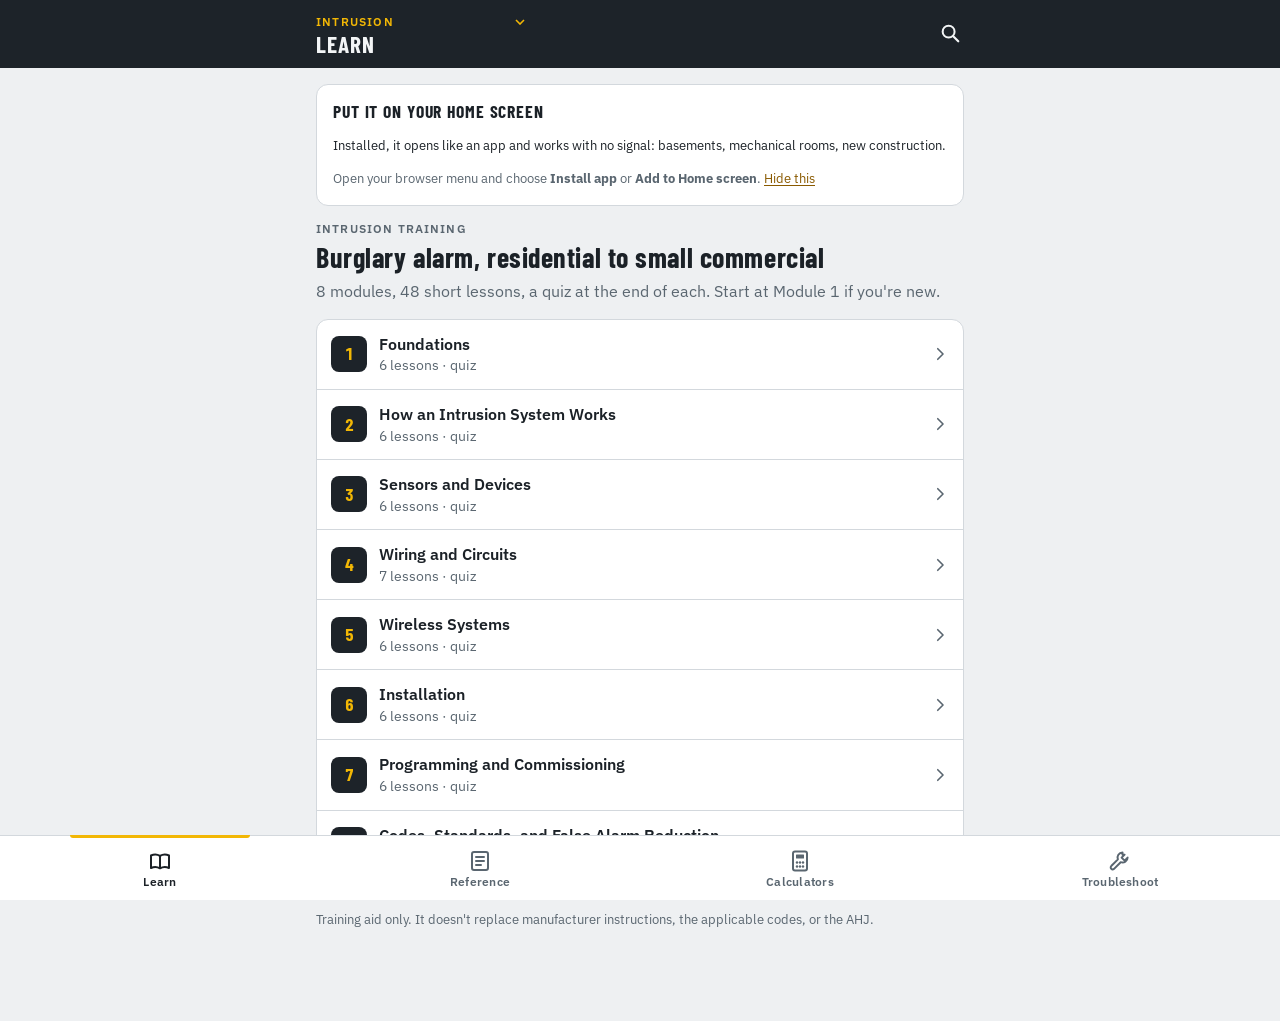
==== app/index.html @ acebe27e "Low Voltage Field Guide v1 with Pages publishing Co-Authored-By: Claude Opus 5.5 (1M context) <norep" ====
<!doctype html>
<html lang="en">
<head>
<meta charset="utf-8">
<meta name="viewport" content="width=device-width, initial-scale=1, viewport-fit=cover">
<title>Low Voltage Field Guide</title>
<meta name="description" content="Training, field reference, calculators and troubleshooting for security low voltage technicians.">
<meta name="theme-color" content="#1d2329">
<meta name="apple-mobile-web-app-capable" content="yes">
<meta name="mobile-web-app-capable" content="yes">
<meta name="apple-mobile-web-app-status-bar-style" content="black-translucent">
<meta name="apple-mobile-web-app-title" content="LV Field Guide">
<link rel="manifest" href="manifest.webmanifest">
<link rel="icon" href="icons/icon.svg" type="image/svg+xml">
<link rel="apple-touch-icon" href="icons/apple-touch-icon.png">
<link rel="preconnect" href="https://fonts.googleapis.com">
<link rel="stylesheet" href="https://fonts.googleapis.com/css2?family=Barlow+Condensed:wght@600;700&family=IBM+Plex+Sans:wght@400;500;600&family=IBM+Plex+Mono:wght@500&display=swap">
<link rel="stylesheet" href="app.css">
</head>
<body>
<header class="top">
  <div class="top-in">
    <button class="back" id="back" type="button" aria-label="Back" hidden>
      <svg viewBox="0 0 24 24" width="22" height="22" aria-hidden="true"><path d="M15 5l-7 7 7 7" fill="none" stroke="currentColor" stroke-width="2.4" stroke-linecap="round" stroke-linejoin="round"/></svg>
    </button>
    <div class="top-title">
      <label class="sys" for="sys-select"><span class="sr">System</span>
        <select id="sys-select"></select>
      </label>
      <h1 id="page-title">Learn</h1>
    </div>
    <button class="search-btn" id="search-btn" type="button" aria-label="Search">
      <svg viewBox="0 0 24 24" width="22" height="22" aria-hidden="true"><circle cx="10.5" cy="10.5" r="6.5" fill="none" stroke="currentColor" stroke-width="2.2"/><path d="M15.5 15.5L21 21" stroke="currentColor" stroke-width="2.4" stroke-linecap="round"/></svg>
    </button>
  </div>
  <form class="search-bar" id="search-bar" role="search" hidden>
    <input id="search-input" type="search" placeholder="Search lessons, cards, guides" autocomplete="off" enterkeyhint="search" aria-label="Search">
  </form>
</header>

<main id="view" tabindex="-1"></main>

<div class="toast" id="toast" role="status" hidden></div>

<nav class="tabs" id="tabs" aria-label="Sections">
  <a href="#" data-tab="learn">
    <svg viewBox="0 0 24 24" aria-hidden="true"><path d="M3 6.5C6 5 9 5 12 6.8 15 5 18 5 21 6.5V19c-3-1.5-6-1.5-9 .3-3-1.8-6-1.8-9-.3z" fill="none" stroke="currentColor" stroke-width="2" stroke-linejoin="round"/><path d="M12 6.8v12.5" stroke="currentColor" stroke-width="2"/></svg>
    <span>Learn</span></a>
  <a href="#" data-tab="reference">
    <svg viewBox="0 0 24 24" aria-hidden="true"><rect x="4" y="3" width="16" height="18" rx="2" fill="none" stroke="currentColor" stroke-width="2"/><path d="M8 8h8M8 12h8M8 16h5" stroke="currentColor" stroke-width="2" stroke-linecap="round"/></svg>
    <span>Reference</span></a>
  <a href="#" data-tab="calculators">
    <svg viewBox="0 0 24 24" aria-hidden="true"><rect x="5" y="2.5" width="14" height="19" rx="2" fill="none" stroke="currentColor" stroke-width="2"/><rect x="8" y="5.5" width="8" height="4" rx=".5" fill="currentColor"/><circle cx="9" cy="13.5" r="1.2" fill="currentColor"/><circle cx="12" cy="13.5" r="1.2" fill="currentColor"/><circle cx="15" cy="13.5" r="1.2" fill="currentColor"/><circle cx="9" cy="17.5" r="1.2" fill="currentColor"/><circle cx="12" cy="17.5" r="1.2" fill="currentColor"/><circle cx="15" cy="17.5" r="1.2" fill="currentColor"/></svg>
    <span>Calculators</span></a>
  <a href="#" data-tab="troubleshoot">
    <svg viewBox="0 0 24 24" aria-hidden="true"><path d="M14.5 3.5a5 5 0 0 0-4.6 6.9L3.5 16.8a2 2 0 1 0 2.8 2.8l6.4-6.4a5 5 0 0 0 6.9-4.6l-3 3-3-3 3-3a5 5 0 0 0-2.1-.1z" fill="none" stroke="currentColor" stroke-width="2" stroke-linejoin="round"/></svg>
    <span>Troubleshoot</span></a>
</nav>

<script src="calculators/calc.js"></script>
<script src="packs/index.js"></script>
<script src="packs/intrusion.js"></script>
<script src="calc-ui.js"></script>
<script src="app.js"></script>
</body>
</html>
---- app/app.css ----
/* Layout: a field meter. Dark instrument header with the system switcher, one screen of content, a bottom tab bar
   within thumb reach. Meter yellow marks where you are and what to tap; readouts are dark panels with mono digits. */
:root {
  --bg: #eef0f2;
  --surface: #ffffff;
  --ink: #1b2127;
  --muted: #5a6670;
  --line: #d3d8dd;
  --accent: #f2b705;      /* meter yellow */
  --accent-ink: #1b2127;
  --link: #8a5a00;
  --head: #1d2329;
  --head-ink: #f3f5f6;
  --readout: #13181c;
  --readout-ink: #e9f2ea;
  --ok: #1f8a4c;
  --ok-bg: #e2f3e8;
  --bad: #c0362c;
  --bad-bg: #fbe5e2;
  --warn-bg: #fff4cf;
  --tip-bg: #eef3f7;
  --font-display: "Barlow Condensed", "Arial Narrow", system-ui, sans-serif;
  --font-body: "IBM Plex Sans", system-ui, -apple-system, "Segoe UI", sans-serif;
  --font-data: "IBM Plex Mono", ui-monospace, Menlo, Consolas, monospace;
  --tabbar: 64px;
}
@media (prefers-color-scheme: dark) {
  :root:not([data-theme="light"]) {
    --bg: #12161a; --surface: #1b2127; --ink: #e6eaee; --muted: #9aa6b0; --line: #2d353d;
    --accent: #f2b705; --accent-ink: #13181c; --link: #f5c842; --head: #0c0f12; --head-ink: #f3f5f6;
    --readout: #0a0d10; --readout-ink: #e9f2ea;
    --ok: #4cc47e; --ok-bg: #173323; --bad: #ff7a6e; --bad-bg: #3a1d1a; --warn-bg: #3a3214; --tip-bg: #1f2a33;
    color-scheme: dark;
  }
}
:root[data-theme="dark"] {
  --bg: #12161a; --surface: #1b2127; --ink: #e6eaee; --muted: #9aa6b0; --line: #2d353d;
  --accent: #f2b705; --accent-ink: #13181c; --link: #f5c842; --head: #0c0f12; --head-ink: #f3f5f6;
  --readout: #0a0d10; --readout-ink: #e9f2ea;
  --ok: #4cc47e; --ok-bg: #173323; --bad: #ff7a6e; --bad-bg: #3a1d1a; --warn-bg: #3a3214; --tip-bg: #1f2a33;
  color-scheme: dark;
}

* { box-sizing: border-box; }
[hidden] { display: none !important; }
html { -webkit-text-size-adjust: 100%; }
body { margin: 0; background: var(--bg); color: var(--ink); font: 400 16px/1.5 var(--font-body); -webkit-tap-highlight-color: transparent; }
a { color: var(--link); text-underline-offset: 2px; }
:focus-visible { outline: 2px solid var(--accent); outline-offset: 2px; }
.sr { position: absolute; width: 1px; height: 1px; overflow: hidden; clip: rect(0 0 0 0); white-space: nowrap; }

/* ---------- header ---------- */
.top { background: var(--head); color: var(--head-ink); position: sticky; top: 0; z-index: 10; padding-top: env(safe-area-inset-top, 0px); }
.top-in { max-width: 680px; margin: 0 auto; padding: 8px 8px 10px 16px; display: flex; align-items: center; gap: 4px; min-height: 60px; }
.top-in.has-back { padding-left: 4px; }
.top-title { flex: 1; min-width: 0; display: grid; justify-items: start; }
.top-title h1 { max-width: 100%; }
.top h1 { margin: 0; font: 700 1.45rem/1.1 var(--font-display); letter-spacing: .04em; text-transform: uppercase; white-space: nowrap; overflow: hidden; text-overflow: ellipsis; }
.sys select { appearance: none; -webkit-appearance: none; background: transparent url("data:image/svg+xml,%3Csvg xmlns='http://www.w3.org/2000/svg' viewBox='0 0 10 6'%3E%3Cpath d='M1 1l4 4 4-4' fill='none' stroke='%23f2b705' stroke-width='1.6'/%3E%3C/svg%3E") no-repeat right center / 10px 6px;
  border: 0; color: var(--accent); font: 600 .75rem/1.2 var(--font-body); letter-spacing: .1em; text-transform: uppercase; padding: 2px 16px 2px 0; cursor: pointer; }
.sys select option { color: #1b2127; background: #fff; text-transform: none; }
.back, .search-btn { appearance: none; border: 0; background: transparent; color: var(--head-ink); width: 44px; height: 44px; border-radius: 22px; display: grid; place-items: center; cursor: pointer; flex: none; }
.back:active, .search-btn:active { background: rgba(255,255,255,.1); }
.search-bar { max-width: 680px; margin: 0 auto; padding: 0 16px 12px; }
.search-bar input { width: 100%; min-height: 44px; border-radius: 10px; border: 0; padding: 10px 14px; font: 500 1rem var(--font-body); background: #f3f5f6; color: #1b2127; }

/* ---------- bottom tabs ---------- */
.tabs { position: fixed; left: 0; right: 0; bottom: 0; z-index: 10; background: var(--surface); border-top: 1px solid var(--line);
  display: grid; grid-template-columns: repeat(4, 1fr); padding-bottom: env(safe-area-inset-bottom, 0px); }
.tabs a { display: grid; justify-items: center; align-content: center; gap: 3px; height: var(--tabbar); color: var(--muted); text-decoration: none;
  font: 600 .72rem/1 var(--font-body); letter-spacing: .02em; position: relative; }
.tabs svg { width: 24px; height: 24px; }
.tabs a[aria-current="page"] { color: var(--ink); }
.tabs a[aria-current="page"]::before { content: ""; position: absolute; top: -1px; left: 22%; right: 22%; height: 3px; background: var(--accent); border-radius: 0 0 3px 3px; }

/* ---------- main ---------- */
main { max-width: 680px; margin: 0 auto; padding-inline: 16px; padding-block: 16px calc(var(--tabbar) + env(safe-area-inset-bottom, 0px) + 28px); display: grid; gap: 16px; outline: none; }
main > * { min-width: 0; }
.eyebrow { margin: 0; font: 600 .72rem/1.2 var(--font-body); letter-spacing: .1em; text-transform: uppercase; color: var(--muted); }
.page-h { display: grid; gap: 6px; }
.page-h h2 { margin: 0; font: 700 1.75rem/1.1 var(--font-display); letter-spacing: .02em; text-wrap: balance; }
.lede { margin: 0; color: var(--muted); }

/* list rows */
.rows { list-style: none; margin: 0; padding: 0; background: var(--surface); border: 1px solid var(--line); border-radius: 12px; overflow: hidden; }
.rows li + li { border-top: 1px solid var(--line); }
.rows a { display: grid; grid-template-columns: auto 1fr auto; align-items: center; gap: 12px; padding: 14px 14px; color: var(--ink); text-decoration: none; min-height: 56px; }
.rows a:active { background: var(--bg); }
.rows .n { width: 36px; height: 36px; border-radius: 8px; display: grid; place-items: center; background: var(--head); color: var(--accent);
  font: 700 1.1rem/1 var(--font-display); font-variant-numeric: tabular-nums; }
.rows .n.sm { font-size: .95rem; background: var(--bg); color: var(--ink); border: 1px solid var(--line); }
.rows .t { display: grid; gap: 2px; min-width: 0; }
.rows .t b { font-weight: 600; line-height: 1.3; }
.rows .t small { color: var(--muted); font-size: .85rem; line-height: 1.35; }
.rows .chev { color: var(--muted); }
.group-h { margin: 6px 0 -6px; font: 700 1rem/1.2 var(--font-display); letter-spacing: .08em; text-transform: uppercase; color: var(--muted); }

/* ---------- prose (rendered Markdown) ---------- */
.prose { background: var(--surface); border: 1px solid var(--line); border-radius: 12px; padding: 4px 16px 16px; min-width: 0; overflow-wrap: anywhere; }
.prose > :first-child { margin-top: 12px; }
.prose p, .prose ul, .prose ol { margin: 12px 0; }
.prose ul, .prose ol { padding-left: 1.3em; }
.prose li { margin: 6px 0; }
.prose li > ul { margin: 6px 0; }
.prose h3 { margin: 22px 0 6px; font: 700 1.2rem/1.2 var(--font-display); letter-spacing: .04em; text-transform: uppercase; }
.prose h4 { margin: 18px 0 4px; font-size: 1rem; }
.prose hr { border: 0; border-top: 1px solid var(--line); margin: 18px 0; }
.prose strong { font-weight: 600; }
.prose code { font: 500 .9em var(--font-data); background: var(--bg); padding: 1px 5px; border-radius: 4px; }
.scroll { overflow-x: auto; margin: 12px 0; -webkit-overflow-scrolling: touch; }
.prose pre { margin: 0; background: var(--readout); color: var(--readout-ink); border-radius: 8px; padding: 12px 14px; font: 500 .76rem/1.5 var(--font-data); width: max-content; min-width: 100%; }
.prose pre code { background: none; padding: 0; font: inherit; }
.prose table { border-collapse: collapse; font-size: .9rem; min-width: 100%; }
.prose th { text-align: left; font: 600 .72rem/1.3 var(--font-body); letter-spacing: .06em; text-transform: uppercase; color: var(--muted); padding: 8px; border-bottom: 2px solid var(--line); vertical-align: bottom; }
.prose td { padding: 8px; border-bottom: 1px solid var(--line); vertical-align: top; overflow-wrap: normal; min-width: 4.5em; }
.prose td:first-child { font-weight: 500; }
.callout { background: var(--warn-bg); border-radius: 8px; padding: 2px 14px; margin: 12px 0; }
.callout p { margin: 10px 0; }
.tip { border-radius: 10px; padding: 12px 14px; margin: 16px 0; background: var(--tip-bg); border: 1px solid var(--line); }
.tip .tip-h { font: 700 .8rem/1.2 var(--font-display); letter-spacing: .12em; text-transform: uppercase; color: var(--ink); display: flex; align-items: center; gap: 8px; }
.tip .tip-h::before { content: ""; width: 10px; height: 10px; border-radius: 50%; background: var(--accent); }
.tip p { margin: 6px 0 0; }
.tip-open { border-style: dashed; border-color: var(--muted); background: transparent; }
.tip-open .tip-h::before { background: transparent; border: 2px solid var(--muted); width: 8px; height: 8px; }
.tip-open p { color: var(--muted); font-size: .92rem; }
.checklist { list-style: none; padding-left: 0 !important; }
.checklist label { display: flex; gap: 12px; align-items: flex-start; padding: 6px 0; cursor: pointer; }
.checklist input { width: 22px; height: 22px; margin: 1px 0 0; accent-color: var(--ok); flex: none; }
.checklist input:checked + span { color: var(--muted); text-decoration: line-through; }

/* lesson / guide pager */
.pager { display: grid; grid-template-columns: 1fr 1fr; gap: 10px; }
.pager a { display: grid; gap: 2px; padding: 12px 14px; border-radius: 10px; background: var(--surface); border: 1px solid var(--line); text-decoration: none; color: var(--ink); min-height: 56px; min-width: 0; }
.pager a small { color: var(--muted); font: 600 .7rem/1.2 var(--font-body); letter-spacing: .08em; text-transform: uppercase; }
.pager a b { font-weight: 600; font-size: .92rem; line-height: 1.3; }
.pager .next { text-align: right; grid-column: 2; }
.pager .next.primary { background: var(--accent); border-color: var(--accent); color: var(--accent-ink); }
.pager .next.primary small { color: var(--accent-ink); opacity: .75; }

.symptom { background: var(--readout); color: var(--readout-ink); border-radius: 12px; padding: 14px 16px; display: grid; gap: 4px; }
.symptom .lbl { font: 600 .72rem/1.2 var(--font-body); letter-spacing: .1em; text-transform: uppercase; color: var(--accent); }
.symptom p { margin: 0; }
.on-test { background: var(--warn-bg); border-radius: 10px; padding: 10px 14px; font-size: .9rem; margin: 0; }

/* quiz */
.quiz { display: grid; gap: 10px; counter-reset: q; list-style: none; padding: 0; margin: 0; }
.q { background: var(--surface); border: 1px solid var(--line); border-radius: 12px; padding: 14px; display: grid; gap: 10px; }
.q p { margin: 0; }
.q .qn { font: 700 .8rem/1 var(--font-display); letter-spacing: .1em; text-transform: uppercase; color: var(--muted); }
.q button { justify-self: start; min-height: 40px; border: 1px solid var(--line); background: var(--bg); color: var(--ink); border-radius: 8px; padding: 6px 14px; font: 600 .85rem var(--font-body); cursor: pointer; }
.q .a { background: var(--ok-bg); border-radius: 8px; padding: 10px 12px; }
.q .a b { font: 700 .75rem/1 var(--font-display); letter-spacing: .1em; text-transform: uppercase; color: var(--ok); display: block; margin-bottom: 4px; }
.btn { min-height: 44px; border-radius: 10px; padding: 10px 16px; font: 600 .95rem var(--font-body); cursor: pointer; border: 1px solid var(--line); background: var(--surface); color: var(--ink); }
.btn.primary { background: var(--accent); border-color: var(--accent); color: var(--accent-ink); }
.actions { display: flex; flex-wrap: wrap; gap: 10px; }

.disclaimer { margin: 0; font-size: .8rem; color: var(--muted); border-top: 1px solid var(--line); padding-top: 12px; }

/* search */
.hits { display: grid; gap: 8px; }
.hit { display: grid; gap: 4px; padding: 12px 14px; border-radius: 10px; background: var(--surface); border: 1px solid var(--line); color: var(--ink); text-decoration: none; }
.hit .k { font: 600 .7rem/1.2 var(--font-body); letter-spacing: .08em; text-transform: uppercase; color: var(--muted); }
.hit b { font-weight: 600; }
.hit p { margin: 0; font-size: .88rem; color: var(--muted); }
.hit mark { background: var(--warn-bg); color: inherit; border-radius: 3px; padding: 0 2px; }
.empty { color: var(--muted); text-align: center; padding: 24px 8px; }

/* coming soon pack */
.soon { background: var(--surface); border: 1px dashed var(--muted); border-radius: 12px; padding: 20px 16px; display: grid; gap: 8px; }
.soon h2 { margin: 0; font: 700 1.4rem/1.1 var(--font-display); letter-spacing: .03em; }
.soon p { margin: 0; color: var(--muted); }

.toast { position: fixed; left: 16px; right: 16px; bottom: calc(var(--tabbar) + env(safe-area-inset-bottom, 0px) + 12px); z-index: 20; max-width: 520px; margin: 0 auto;
  background: var(--head); color: var(--head-ink); border-radius: 10px; padding: 12px 14px; display: flex; align-items: center; gap: 12px; justify-content: space-between; font-size: .92rem; box-shadow: 0 6px 24px rgba(0,0,0,.25); }
.toast button { background: var(--accent); color: var(--accent-ink); border: 0; border-radius: 8px; padding: 8px 12px; font: 600 .85rem var(--font-body); cursor: pointer; min-height: 36px; }

/* ---------- calculators (shared with app/calculators/index.html) ---------- */
.calc-tabs { display: flex; gap: 6px; }
.calc-tabs a { flex: 1 1 0; text-align: center; min-height: 44px; display: grid; place-items: center; border: 1px solid var(--line); background: var(--surface); color: var(--ink); border-radius: 10px;
  padding: 6px 4px; font: 600 .95rem/1.1 var(--font-display); letter-spacing: .05em; text-transform: uppercase; text-decoration: none; }
.calc-tabs a[aria-current="page"] { background: var(--head); color: var(--head-ink); border-color: var(--head); box-shadow: inset 0 -3px 0 var(--accent); }
.panel { display: grid; gap: 16px; }
.readout { background: var(--readout); color: var(--readout-ink); border-radius: 12px; padding: 16px; display: grid; gap: 8px; }
.readout .lbl { font-size: .72rem; letter-spacing: .1em; text-transform: uppercase; color: var(--accent); font-weight: 600; }
.readout .big { font: 500 2.4rem/1.05 var(--font-data); font-variant-numeric: tabular-nums; }
.readout .big small { font-size: 1rem; margin-left: 4px; }
.readout .sub { font: 500 .9rem/1.4 var(--font-data); color: var(--readout-ink); opacity: .8; }
.pill { display: inline-block; justify-self: start; padding: 4px 10px; border-radius: 999px; font: 700 .85rem/1.2 var(--font-body); letter-spacing: .04em; text-transform: uppercase; }
.pill.ok { background: var(--ok); color: #fff; }
.pill.bad { background: var(--bad); color: #fff; }
.pill.warn { background: var(--accent); color: var(--accent-ink); }
.note { margin: 0; font-size: .82rem; color: var(--muted); }
.example { margin: 0; background: var(--warn-bg); border-radius: 8px; padding: 8px 12px; font-size: .85rem; }
section.card { background: var(--surface); border: 1px solid var(--line); border-radius: 12px; padding: 16px; display: grid; gap: 14px; min-width: 0; }
section.card h2 { margin: 0; font: 700 1.1rem/1.2 var(--font-display); letter-spacing: .05em; text-transform: uppercase; }
.fields { display: grid; grid-template-columns: 1fr 1fr; gap: 12px; }
.fields .full { grid-column: 1 / -1; }
.fields label, .dev label { display: grid; gap: 4px; font-size: .85rem; font-weight: 500; color: var(--muted); min-width: 0; }
.panel input, .panel select { width: 100%; font: 500 1.05rem/1.2 var(--font-data); color: var(--ink); background: var(--bg); border: 1px solid var(--line);
  border-radius: 8px; padding: 10px; min-height: 44px; font-variant-numeric: tabular-nums; }
.panel select { font: 500 .95rem/1.2 var(--font-body); }
.unit { display: flex; align-items: stretch; }
.unit input { border-radius: 8px 0 0 8px !important; min-width: 0; }
.unit span { display: flex; align-items: center; padding: 0 10px; border: 1px solid var(--line); border-left: 0; border-radius: 0 8px 8px 0; font: 500 .85rem var(--font-data); color: var(--muted); background: var(--surface); }
.seg { display: flex; flex-wrap: wrap; gap: 6px; }
.seg button { flex: 1 1 auto; min-height: 40px; border: 1px solid var(--line); background: var(--bg); color: var(--ink); border-radius: 8px; padding: 6px 10px; font: 500 .85rem var(--font-body); cursor: pointer; }
.seg button[aria-pressed="true"] { background: var(--accent); color: var(--accent-ink); border-color: var(--accent); font-weight: 600; }
.devices { display: grid; gap: 10px; }
.dev { display: grid; grid-template-columns: 1fr 64px 1fr 1fr 40px; gap: 6px; align-items: end; padding-bottom: 10px; border-bottom: 1px dashed var(--line); }
.dev label { font-size: .72rem; }
.panel .dev input { padding: 8px; font-size: .95rem; }
.panel .dev .name input { font-family: var(--font-body); }
.del { min-height: 40px; border: 1px solid var(--line); background: transparent; color: var(--muted); border-radius: 8px; font-size: 1.2rem; cursor: pointer; }
.add { justify-self: start; min-height: 44px; border: 1px dashed var(--muted); background: transparent; color: var(--ink); border-radius: 8px; padding: 8px 14px; font: 600 .9rem var(--font-body); cursor: pointer; }
.totals { display: flex; flex-wrap: wrap; gap: 6px 18px; font: 500 .9rem var(--font-data); }
.tbl { overflow-x: auto; }
.tbl table { width: 100%; border-collapse: collapse; font: 500 .9rem var(--font-data); font-variant-numeric: tabular-nums; }
.tbl th { text-align: left; font: 600 .72rem var(--font-body); letter-spacing: .06em; text-transform: uppercase; color: var(--muted); padding: 6px 8px; border-bottom: 1px solid var(--line); }
.tbl td { padding: 8px; border-bottom: 1px solid var(--line); white-space: nowrap; }
.tbl tr.pick td { background: var(--ok-bg); font-weight: 700; }
.tbl td.ok { color: var(--ok); } .tbl td.bad { color: var(--bad); }
.math { font: 500 .85rem/1.6 var(--font-data); background: var(--bg); border-radius: 8px; padding: 12px; overflow-x: auto; white-space: pre; }
.err { color: var(--bad); font-weight: 600; }
@media (max-width: 460px) {
  .dev { grid-template-columns: 1fr 1fr 1fr; }
  .dev .name { grid-column: 1 / 3; }
  .dev .del { grid-column: 3; grid-row: 1; align-self: end; }
}
@media (prefers-reduced-motion: no-preference) {
  .rows a, .pager a, .hit { transition: background-color .15s; }
}
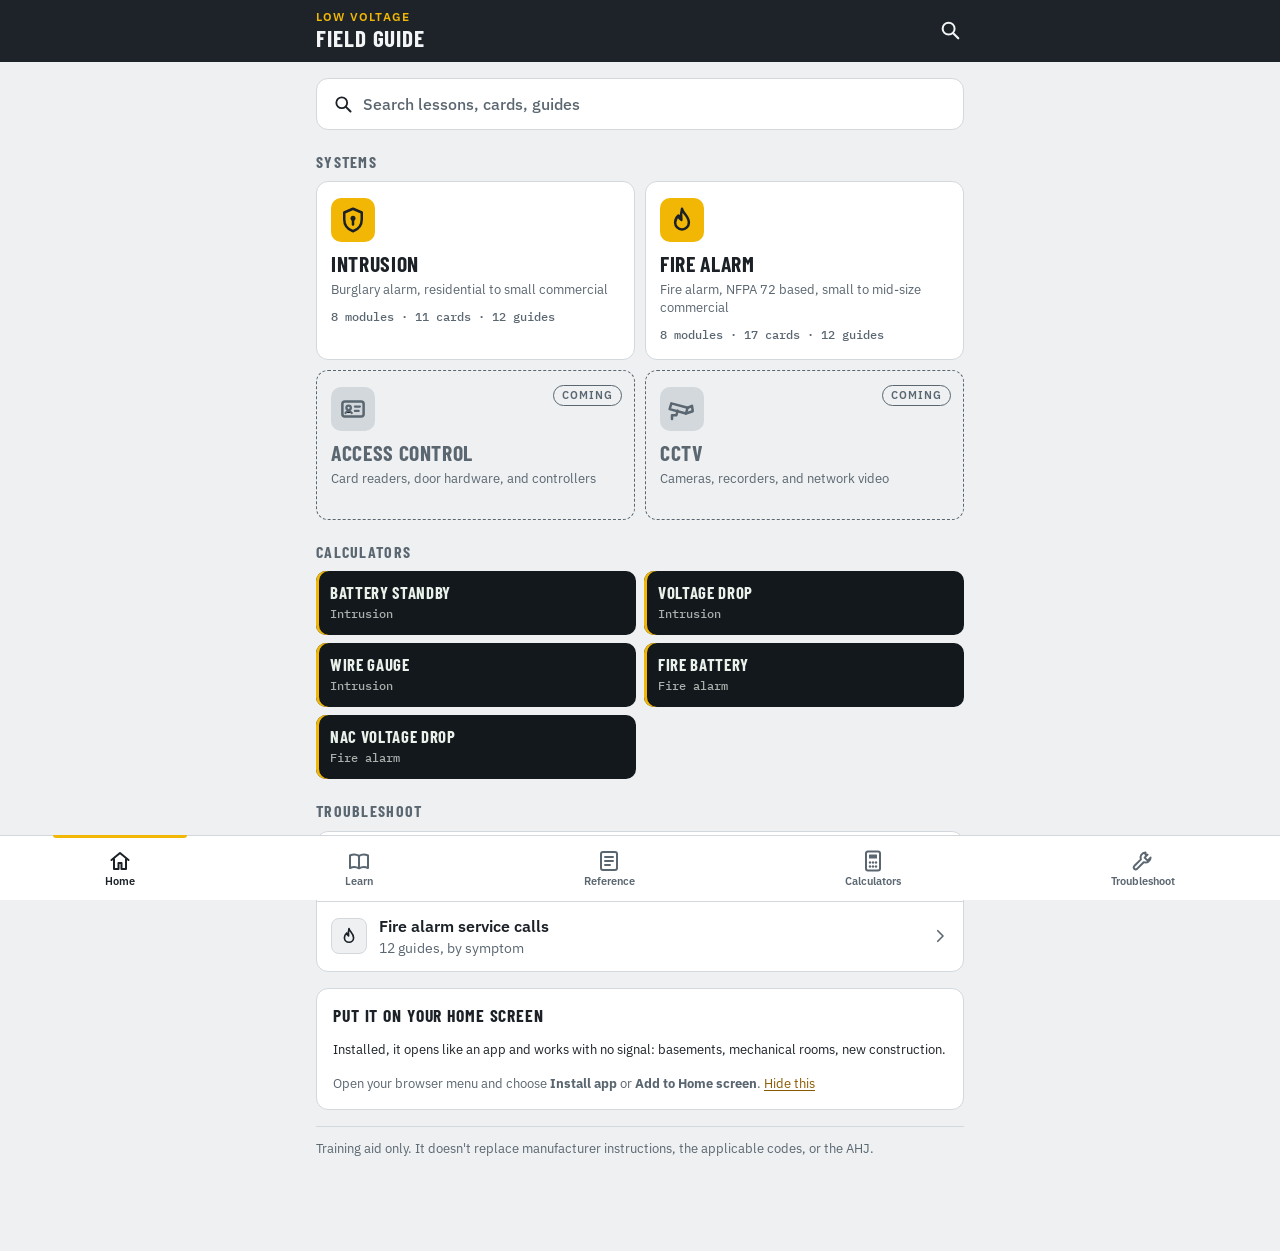
==== commit bf7d97b3: "Add a Home screen the app opens on System tiles (coming packs greyed), every calculator one tap away" ====
--- a/app/index.html
+++ b/app/index.html
@@ -24,6 +24,7 @@
       <svg viewBox="0 0 24 24" width="22" height="22" aria-hidden="true"><path d="M15 5l-7 7 7 7" fill="none" stroke="currentColor" stroke-width="2.4" stroke-linecap="round" stroke-linejoin="round"/></svg>
     </button>
     <div class="top-title">
+      <span class="brand" id="brand" hidden>Low Voltage</span>
       <label class="sys" for="sys-select"><span class="sr">System</span>
         <select id="sys-select"></select>
       </label>
@@ -43,6 +44,9 @@
 <div class="toast" id="toast" role="status" hidden></div>
 
 <nav class="tabs" id="tabs" aria-label="Sections">
+  <a href="#/home" data-tab="home">
+    <svg viewBox="0 0 24 24" aria-hidden="true"><path d="M3.5 11L12 4l8.5 7" fill="none" stroke="currentColor" stroke-width="2" stroke-linecap="round" stroke-linejoin="round"/><path d="M6 9.5V20h4.5v-6h3v6H18V9.5" fill="none" stroke="currentColor" stroke-width="2" stroke-linejoin="round"/></svg>
+    <span>Home</span></a>
   <a href="#" data-tab="learn">
     <svg viewBox="0 0 24 24" aria-hidden="true"><path d="M3 6.5C6 5 9 5 12 6.8 15 5 18 5 21 6.5V19c-3-1.5-6-1.5-9 .3-3-1.8-6-1.8-9-.3z" fill="none" stroke="currentColor" stroke-width="2" stroke-linejoin="round"/><path d="M12 6.8v12.5" stroke="currentColor" stroke-width="2"/></svg>
     <span>Learn</span></a>
@@ -60,6 +64,7 @@
 <script src="calculators/calc.js"></script>
 <script src="packs/index.js"></script>
 <script src="packs/intrusion.js"></script>
+<script src="packs/fire.js"></script>
 <script src="calc-ui.js"></script>
 <script src="app.js"></script>
 </body>
--- a/app/app.css
+++ b/app/app.css
@@ -59,6 +59,7 @@
 .sys select { appearance: none; -webkit-appearance: none; background: transparent url("data:image/svg+xml,%3Csvg xmlns='http://www.w3.org/2000/svg' viewBox='0 0 10 6'%3E%3Cpath d='M1 1l4 4 4-4' fill='none' stroke='%23f2b705' stroke-width='1.6'/%3E%3C/svg%3E") no-repeat right center / 10px 6px;
   border: 0; color: var(--accent); font: 600 .75rem/1.2 var(--font-body); letter-spacing: .1em; text-transform: uppercase; padding: 2px 16px 2px 0; cursor: pointer; }
 .sys select option { color: #1b2127; background: #fff; text-transform: none; }
+.brand { color: var(--accent); font: 600 .75rem/1.2 var(--font-body); letter-spacing: .1em; text-transform: uppercase; padding: 2px 0; }
 .back, .search-btn { appearance: none; border: 0; background: transparent; color: var(--head-ink); width: 44px; height: 44px; border-radius: 22px; display: grid; place-items: center; cursor: pointer; flex: none; }
 .back:active, .search-btn:active { background: rgba(255,255,255,.1); }
 .search-bar { max-width: 680px; margin: 0 auto; padding: 0 16px 12px; }
@@ -66,9 +67,9 @@
 
 /* ---------- bottom tabs ---------- */
 .tabs { position: fixed; left: 0; right: 0; bottom: 0; z-index: 10; background: var(--surface); border-top: 1px solid var(--line);
-  display: grid; grid-template-columns: repeat(4, 1fr); padding-bottom: env(safe-area-inset-bottom, 0px); }
+  display: flex; padding-bottom: env(safe-area-inset-bottom, 0px); }
 .tabs a { display: grid; justify-items: center; align-content: center; gap: 3px; height: var(--tabbar); color: var(--muted); text-decoration: none;
-  font: 600 .72rem/1 var(--font-body); letter-spacing: .02em; position: relative; }
+  font: 600 .7rem/1 var(--font-body); letter-spacing: 0; position: relative; flex: 1 1 auto; padding: 0 4px; white-space: nowrap; }
 .tabs svg { width: 24px; height: 24px; }
 .tabs a[aria-current="page"] { color: var(--ink); }
 .tabs a[aria-current="page"]::before { content: ""; position: absolute; top: -1px; left: 22%; right: 22%; height: 3px; background: var(--accent); border-radius: 0 0 3px 3px; }
@@ -164,6 +165,32 @@
 .hit p { margin: 0; font-size: .88rem; color: var(--muted); }
 .hit mark { background: var(--warn-bg); color: inherit; border-radius: 3px; padding: 0 2px; }
 .empty { color: var(--muted); text-align: center; padding: 24px 8px; }
+
+/* home */
+.home-search { display: flex; align-items: center; gap: 10px; width: 100%; min-height: 52px; padding: 12px 16px; border-radius: 12px; border: 1px solid var(--line);
+  background: var(--surface); color: var(--muted); font: 500 1rem var(--font-body); text-align: left; cursor: pointer; }
+.home-search svg { color: var(--ink); flex: none; }
+.resume { display: grid; grid-template-columns: 1fr auto; align-items: center; gap: 2px 12px; padding: 14px 16px; border-radius: 12px; background: var(--head); color: var(--head-ink); text-decoration: none; }
+.resume .eyebrow { color: var(--accent); }
+.resume b { grid-column: 1; font-weight: 600; min-width: 0; overflow-wrap: anywhere; }
+.resume .chev { grid-column: 2; grid-row: 1 / 3; color: var(--accent); }
+.sys-grid { display: grid; grid-template-columns: 1fr 1fr; gap: 10px; }
+.sys-tile { display: grid; align-content: start; gap: 4px; padding: 16px 14px; min-height: 150px; border-radius: 12px; background: var(--surface); border: 1px solid var(--line);
+  color: var(--ink); text-decoration: none; position: relative; min-width: 0; }
+.sys-tile svg { color: var(--ink); background: var(--accent); border-radius: 10px; padding: 7px; width: 44px; height: 44px; margin-bottom: 6px; }
+.sys-tile b { font: 700 1.35rem/1.1 var(--font-display); letter-spacing: .03em; text-transform: uppercase; }
+.sys-tile small { color: var(--muted); font-size: .84rem; line-height: 1.35; }
+.sys-tile .meta { margin-top: auto; padding-top: 8px; font: 500 .72rem/1.3 var(--font-data); color: var(--muted); }
+.sys-tile.soon-tile { background: transparent; border-style: dashed; border-color: var(--muted); color: var(--muted); }
+.sys-tile.soon-tile svg { background: var(--line); color: var(--muted); }
+.sys-tile .tag { position: absolute; top: 14px; right: 12px; font: 600 .66rem/1 var(--font-body); letter-spacing: .1em; text-transform: uppercase; border: 1px solid var(--muted); border-radius: 999px; padding: 4px 8px; }
+.tool-grid { display: grid; grid-template-columns: 1fr 1fr; gap: 8px; }
+.tool { display: grid; gap: 2px; padding: 12px 14px; min-height: 64px; border-radius: 10px; background: var(--readout); color: var(--readout-ink); text-decoration: none; min-width: 0;
+  box-shadow: inset 3px 0 0 var(--accent); }
+.tool b { font: 700 1.05rem/1.15 var(--font-display); letter-spacing: .04em; text-transform: uppercase; }
+.tool small { font: 500 .72rem/1.2 var(--font-data); opacity: .7; }
+.rows .n.sm svg { display: block; }
+@media (max-width: 340px) { .sys-grid, .tool-grid { grid-template-columns: 1fr; } .sys-tile { min-height: 0; } }
 
 /* coming soon pack */
 .soon { background: var(--surface); border: 1px dashed var(--muted); border-radius: 12px; padding: 20px 16px; display: grid; gap: 8px; }
@@ -207,6 +234,7 @@
 .seg button[aria-pressed="true"] { background: var(--accent); color: var(--accent-ink); border-color: var(--accent); font-weight: 600; }
 .devices { display: grid; gap: 10px; }
 .dev { display: grid; grid-template-columns: 1fr 64px 1fr 1fr 40px; gap: 6px; align-items: end; padding-bottom: 10px; border-bottom: 1px dashed var(--line); }
+.dev.nac { grid-template-columns: 1fr 64px 1fr 40px; }
 .dev label { font-size: .72rem; }
 .panel .dev input { padding: 8px; font-size: .95rem; }
 .panel .dev .name input { font-family: var(--font-body); }
@@ -221,11 +249,16 @@
 .tbl td.ok { color: var(--ok); } .tbl td.bad { color: var(--bad); }
 .math { font: 500 .85rem/1.6 var(--font-data); background: var(--bg); border-radius: 8px; padding: 12px; overflow-x: auto; white-space: pre; }
 .err { color: var(--bad); font-weight: 600; }
+.src { color: var(--muted); font-size: .8em; white-space: nowrap; }
+mark.verify { background: var(--warn-bg); color: var(--ink); border: 1px dashed var(--muted); border-radius: 4px; padding: 0 4px; font: 600 .75rem var(--font-body); white-space: nowrap; }
+.draft-note { background: var(--warn-bg); border-radius: 8px; padding: 10px 14px; margin: 12px 0; font-size: .9rem; }
 @media (max-width: 460px) {
   .dev { grid-template-columns: 1fr 1fr 1fr; }
   .dev .name { grid-column: 1 / 3; }
   .dev .del { grid-column: 3; grid-row: 1; align-self: end; }
+  .dev.nac { grid-template-columns: 1fr 1fr 1fr; }
 }
 @media (prefers-reduced-motion: no-preference) {
-  .rows a, .pager a, .hit { transition: background-color .15s; }
-}
+  .rows a, .pager a, .hit, .sys-tile, .tool { transition: background-color .15s; }
+}
+@media (max-width: 360px) { .tabs a { font-size: .62rem; padding: 0 2px; } }
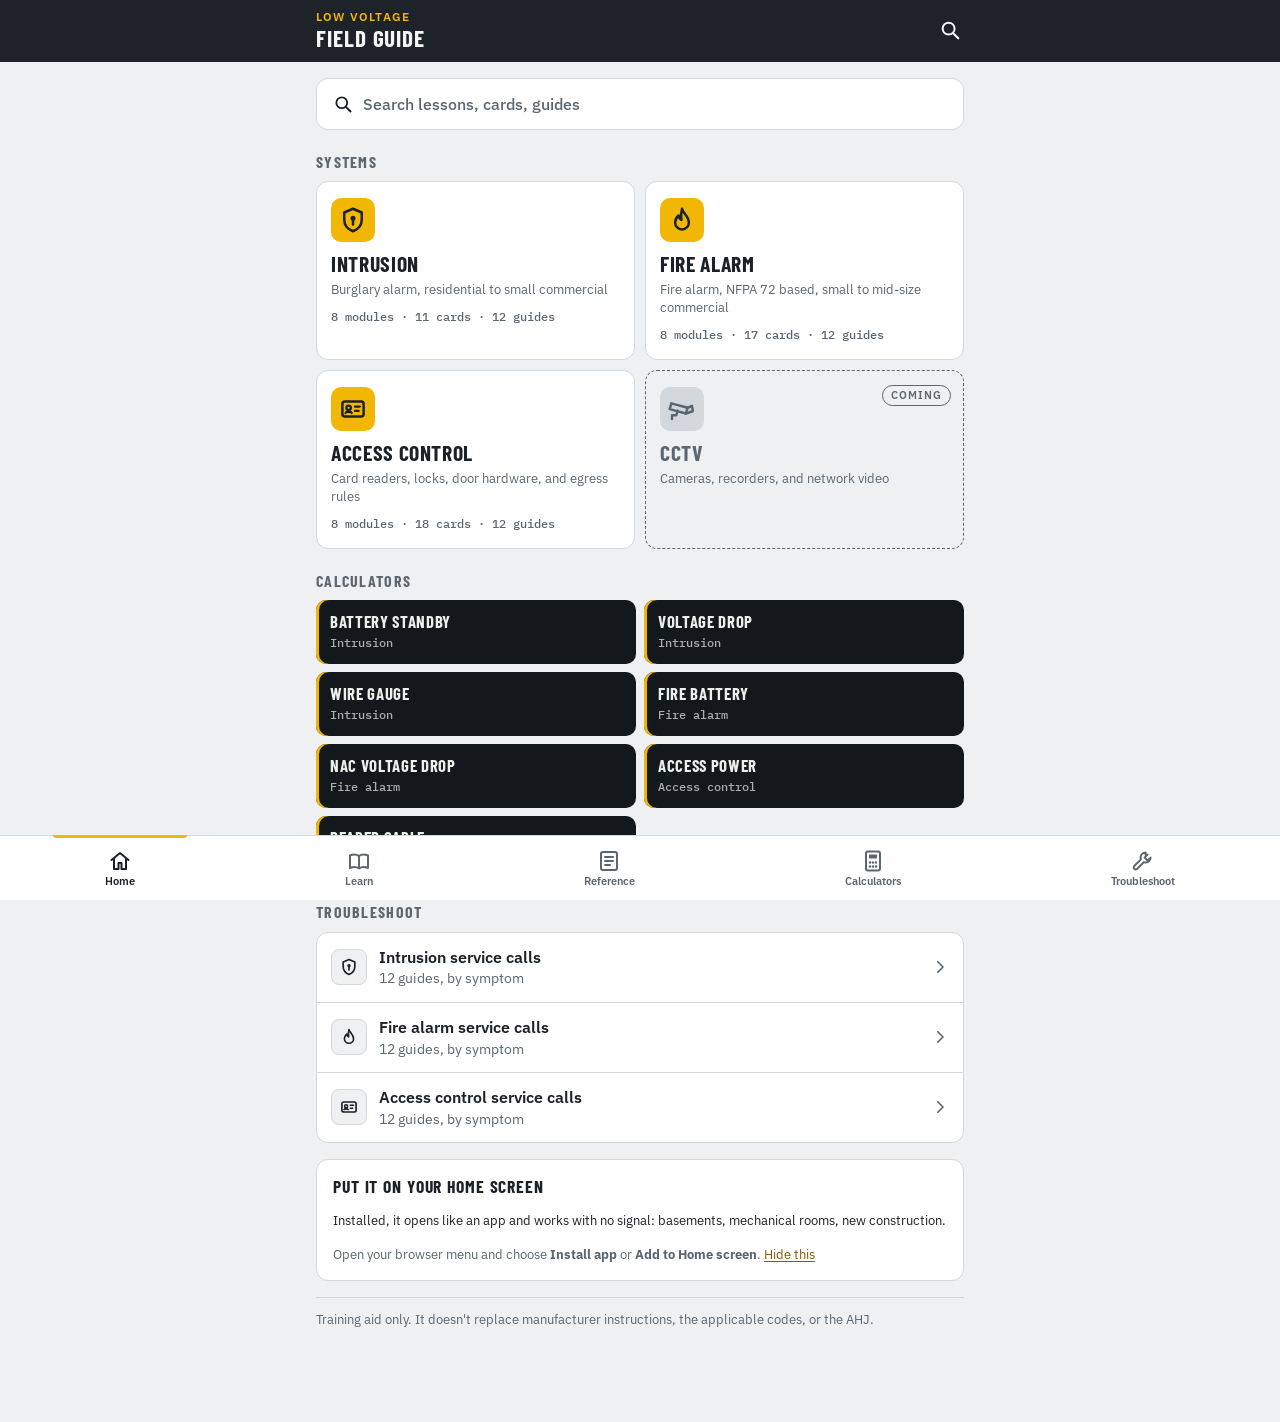
==== commit 29477f66: "Make the access control pack live David signed off all 49 access verify items with the proposed text" ====
--- a/app/index.html
+++ b/app/index.html
@@ -65,6 +65,7 @@
 <script src="packs/index.js"></script>
 <script src="packs/intrusion.js"></script>
 <script src="packs/fire.js"></script>
+<script src="packs/access.js"></script>
 <script src="calc-ui.js"></script>
 <script src="app.js"></script>
 </body>
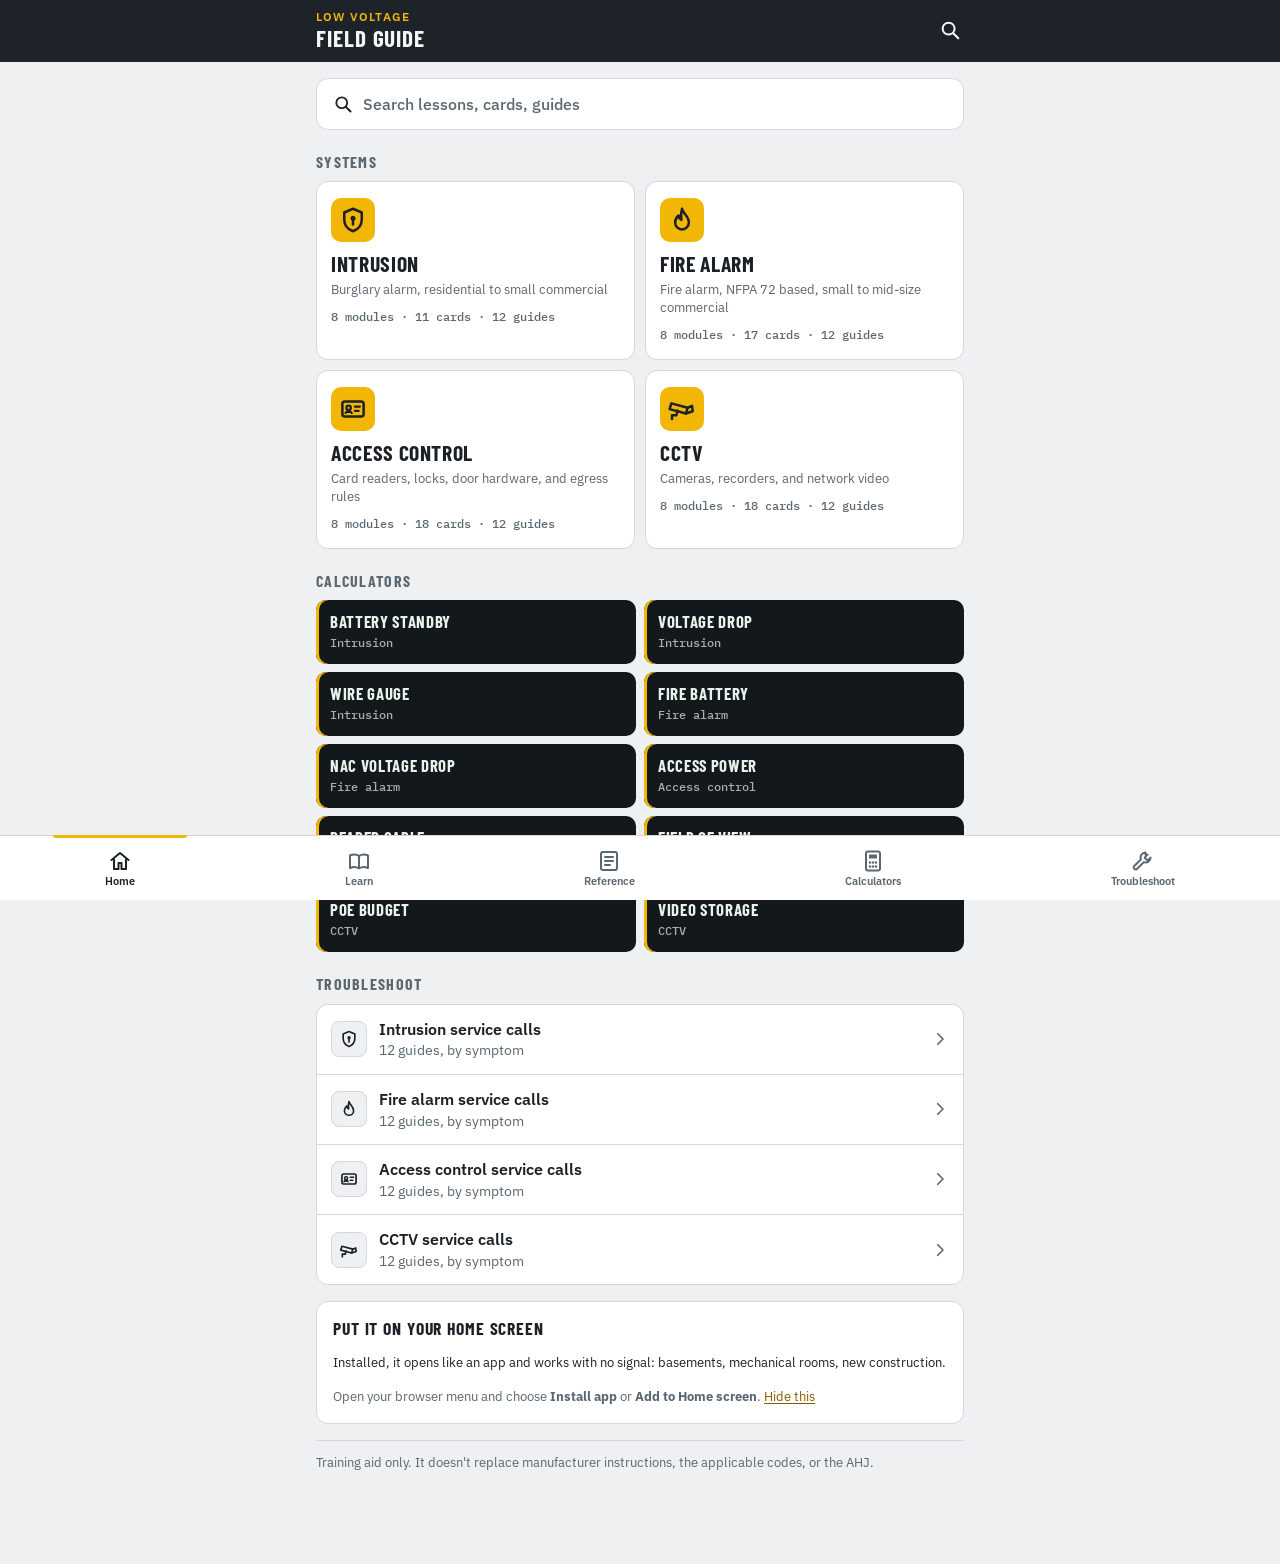
==== commit ab25c368: "Make the CCTV pack live David signed off all 42 CCTV verify items with the proposed text. Tags becom" ====
--- a/app/index.html
+++ b/app/index.html
@@ -66,6 +66,7 @@
 <script src="packs/intrusion.js"></script>
 <script src="packs/fire.js"></script>
 <script src="packs/access.js"></script>
+<script src="packs/cctv.js"></script>
 <script src="calc-ui.js"></script>
 <script src="app.js"></script>
 </body>
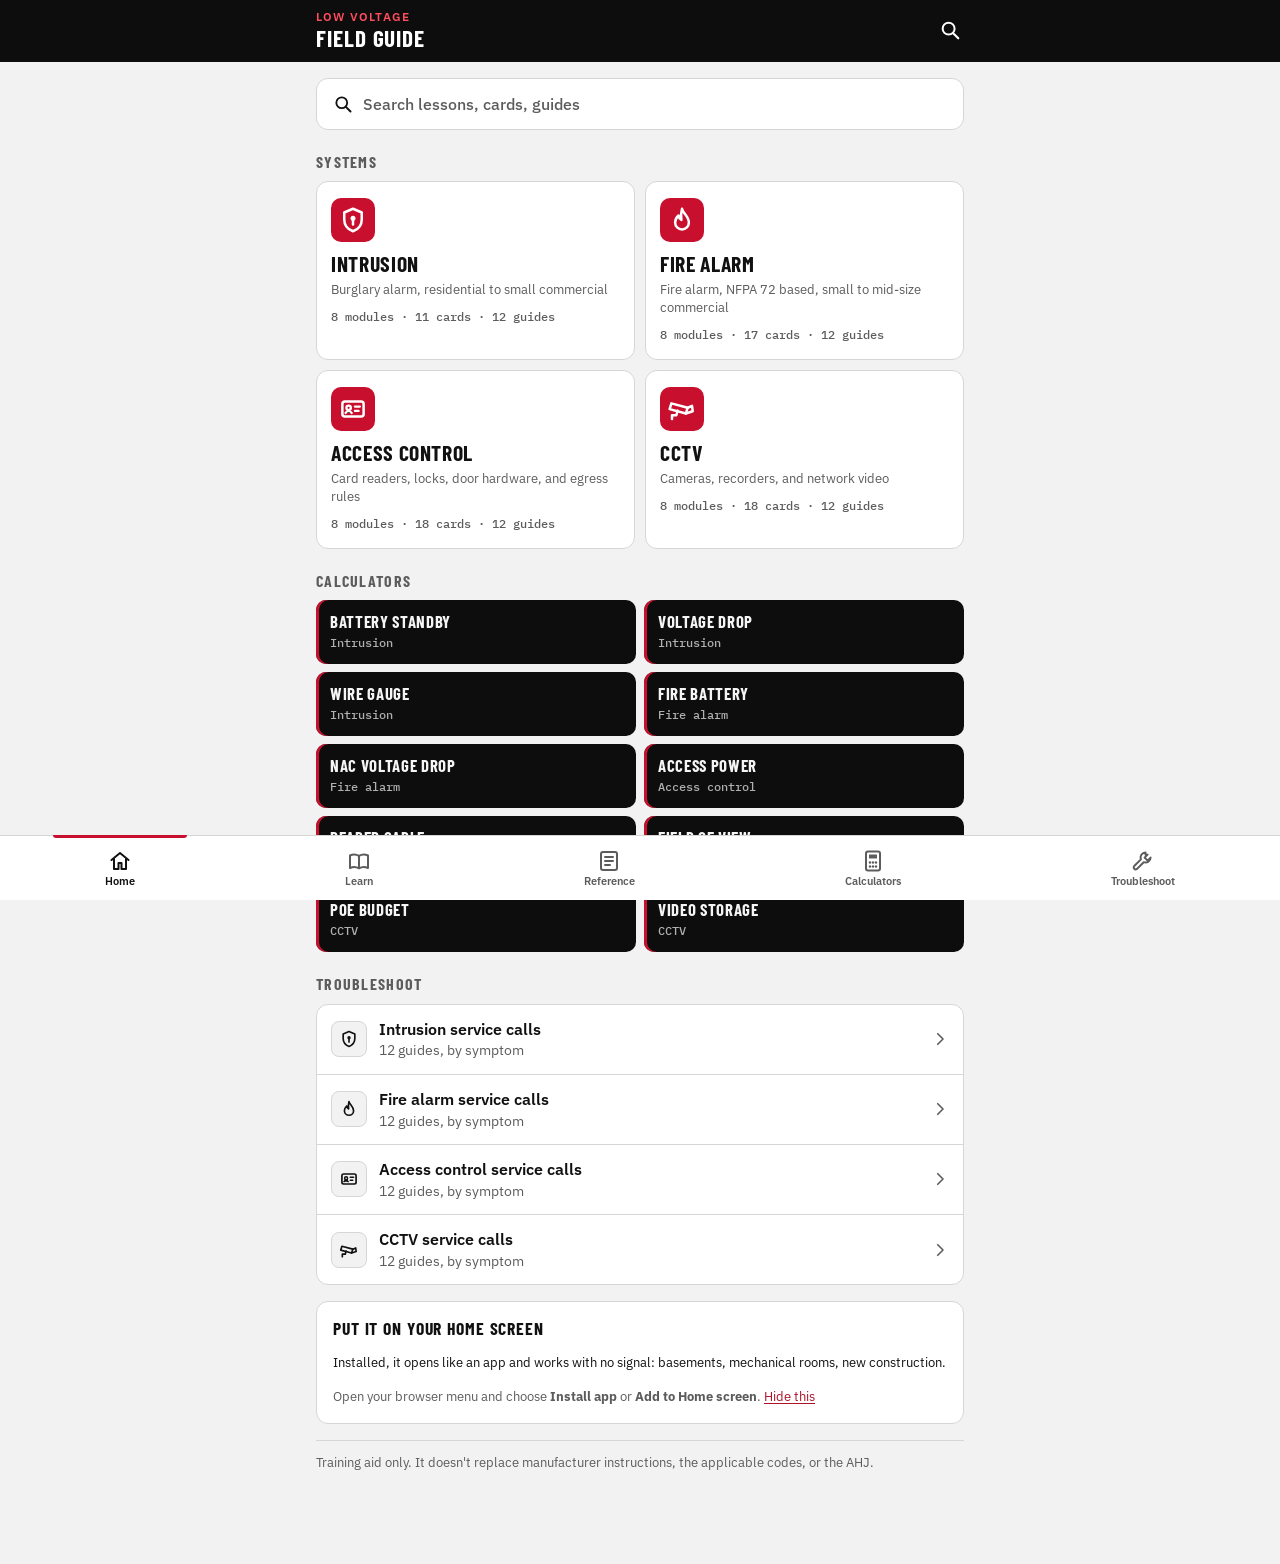
==== commit 486061dc: "Switch the app theme to red, black and white Red accent on black header and readouts with white surf" ====
--- a/app/index.html
+++ b/app/index.html
@@ -5,7 +5,7 @@
 <meta name="viewport" content="width=device-width, initial-scale=1, viewport-fit=cover">
 <title>Low Voltage Field Guide</title>
 <meta name="description" content="Training, field reference, calculators and troubleshooting for security low voltage technicians.">
-<meta name="theme-color" content="#1d2329">
+<meta name="theme-color" content="#0d0d0d">
 <meta name="apple-mobile-web-app-capable" content="yes">
 <meta name="mobile-web-app-capable" content="yes">
 <meta name="apple-mobile-web-app-status-bar-style" content="black-translucent">
--- a/app/app.css
+++ b/app/app.css
@@ -1,24 +1,28 @@
-/* Layout: a field meter. Dark instrument header with the system switcher, one screen of content, a bottom tab bar
-   within thumb reach. Meter yellow marks where you are and what to tap; readouts are dark panels with mono digits. */
+/* Layout: a field meter. Black instrument header with the system switcher, one screen of content, a bottom tab bar
+   within thumb reach. Red marks where you are and what to tap; readouts are black panels with mono digits.
+   Amber stays for warnings and green for pass so safety cues never blend into the red theme. */
 :root {
-  --bg: #eef0f2;
+  --bg: #f2f2f2;
   --surface: #ffffff;
-  --ink: #1b2127;
-  --muted: #5a6670;
-  --line: #d3d8dd;
-  --accent: #f2b705;      /* meter yellow */
-  --accent-ink: #1b2127;
-  --link: #8a5a00;
-  --head: #1d2329;
-  --head-ink: #f3f5f6;
-  --readout: #13181c;
-  --readout-ink: #e9f2ea;
+  --ink: #111111;
+  --muted: #5c5c5c;
+  --line: #d6d6d6;
+  --accent: #c8102e;      /* signal red */
+  --accent-ink: #ffffff;
+  --accent-hi: #ff4d5e;   /* red for text on black panels */
+  --link: #b0102a;
+  --head: #0d0d0d;
+  --head-ink: #ffffff;
+  --readout: #0d0d0d;
+  --readout-ink: #f5f5f5;
   --ok: #1f8a4c;
   --ok-bg: #e2f3e8;
   --bad: #c0362c;
   --bad-bg: #fbe5e2;
+  --warn: #e8a317;
+  --warn-ink: #111111;
   --warn-bg: #fff4cf;
-  --tip-bg: #eef3f7;
+  --tip-bg: #f0f0f0;
   --font-display: "Barlow Condensed", "Arial Narrow", system-ui, sans-serif;
   --font-body: "IBM Plex Sans", system-ui, -apple-system, "Segoe UI", sans-serif;
   --font-data: "IBM Plex Mono", ui-monospace, Menlo, Consolas, monospace;
@@ -26,18 +30,18 @@
 }
 @media (prefers-color-scheme: dark) {
   :root:not([data-theme="light"]) {
-    --bg: #12161a; --surface: #1b2127; --ink: #e6eaee; --muted: #9aa6b0; --line: #2d353d;
-    --accent: #f2b705; --accent-ink: #13181c; --link: #f5c842; --head: #0c0f12; --head-ink: #f3f5f6;
-    --readout: #0a0d10; --readout-ink: #e9f2ea;
-    --ok: #4cc47e; --ok-bg: #173323; --bad: #ff7a6e; --bad-bg: #3a1d1a; --warn-bg: #3a3214; --tip-bg: #1f2a33;
+    --bg: #0b0b0b; --surface: #171717; --ink: #f0f0f0; --muted: #a3a3a3; --line: #2e2e2e;
+    --accent: #d32f2f; --accent-ink: #ffffff; --accent-hi: #ff5c6a; --link: #ff6b76; --head: #000000; --head-ink: #ffffff;
+    --readout: #000000; --readout-ink: #f5f5f5;
+    --ok: #4cc47e; --ok-bg: #173323; --bad: #ff7a6e; --bad-bg: #3a1d1a; --warn: #e8a317; --warn-ink: #111111; --warn-bg: #3a3214; --tip-bg: #222222;
     color-scheme: dark;
   }
 }
 :root[data-theme="dark"] {
-  --bg: #12161a; --surface: #1b2127; --ink: #e6eaee; --muted: #9aa6b0; --line: #2d353d;
-  --accent: #f2b705; --accent-ink: #13181c; --link: #f5c842; --head: #0c0f12; --head-ink: #f3f5f6;
-  --readout: #0a0d10; --readout-ink: #e9f2ea;
-  --ok: #4cc47e; --ok-bg: #173323; --bad: #ff7a6e; --bad-bg: #3a1d1a; --warn-bg: #3a3214; --tip-bg: #1f2a33;
+  --bg: #0b0b0b; --surface: #171717; --ink: #f0f0f0; --muted: #a3a3a3; --line: #2e2e2e;
+  --accent: #d32f2f; --accent-ink: #ffffff; --accent-hi: #ff5c6a; --link: #ff6b76; --head: #000000; --head-ink: #ffffff;
+  --readout: #000000; --readout-ink: #f5f5f5;
+  --ok: #4cc47e; --ok-bg: #173323; --bad: #ff7a6e; --bad-bg: #3a1d1a; --warn: #e8a317; --warn-ink: #111111; --warn-bg: #3a3214; --tip-bg: #222222;
   color-scheme: dark;
 }
 
@@ -56,14 +60,14 @@
 .top-title { flex: 1; min-width: 0; display: grid; justify-items: start; }
 .top-title h1 { max-width: 100%; }
 .top h1 { margin: 0; font: 700 1.45rem/1.1 var(--font-display); letter-spacing: .04em; text-transform: uppercase; white-space: nowrap; overflow: hidden; text-overflow: ellipsis; }
-.sys select { appearance: none; -webkit-appearance: none; background: transparent url("data:image/svg+xml,%3Csvg xmlns='http://www.w3.org/2000/svg' viewBox='0 0 10 6'%3E%3Cpath d='M1 1l4 4 4-4' fill='none' stroke='%23f2b705' stroke-width='1.6'/%3E%3C/svg%3E") no-repeat right center / 10px 6px;
-  border: 0; color: var(--accent); font: 600 .75rem/1.2 var(--font-body); letter-spacing: .1em; text-transform: uppercase; padding: 2px 16px 2px 0; cursor: pointer; }
-.sys select option { color: #1b2127; background: #fff; text-transform: none; }
-.brand { color: var(--accent); font: 600 .75rem/1.2 var(--font-body); letter-spacing: .1em; text-transform: uppercase; padding: 2px 0; }
+.sys select { appearance: none; -webkit-appearance: none; background: transparent url("data:image/svg+xml,%3Csvg xmlns='http://www.w3.org/2000/svg' viewBox='0 0 10 6'%3E%3Cpath d='M1 1l4 4 4-4' fill='none' stroke='%23ff4d5e' stroke-width='1.6'/%3E%3C/svg%3E") no-repeat right center / 10px 6px;
+  border: 0; color: var(--accent-hi); font: 600 .75rem/1.2 var(--font-body); letter-spacing: .1em; text-transform: uppercase; padding: 2px 16px 2px 0; cursor: pointer; }
+.sys select option { color: #111111; background: #fff; text-transform: none; }
+.brand { color: var(--accent-hi); font: 600 .75rem/1.2 var(--font-body); letter-spacing: .1em; text-transform: uppercase; padding: 2px 0; }
 .back, .search-btn { appearance: none; border: 0; background: transparent; color: var(--head-ink); width: 44px; height: 44px; border-radius: 22px; display: grid; place-items: center; cursor: pointer; flex: none; }
 .back:active, .search-btn:active { background: rgba(255,255,255,.1); }
 .search-bar { max-width: 680px; margin: 0 auto; padding: 0 16px 12px; }
-.search-bar input { width: 100%; min-height: 44px; border-radius: 10px; border: 0; padding: 10px 14px; font: 500 1rem var(--font-body); background: #f3f5f6; color: #1b2127; }
+.search-bar input { width: 100%; min-height: 44px; border-radius: 10px; border: 0; padding: 10px 14px; font: 500 1rem var(--font-body); background: #ffffff; color: #111111; }
 
 /* ---------- bottom tabs ---------- */
 .tabs { position: fixed; left: 0; right: 0; bottom: 0; z-index: 10; background: var(--surface); border-top: 1px solid var(--line);
@@ -87,7 +91,7 @@
 .rows li + li { border-top: 1px solid var(--line); }
 .rows a { display: grid; grid-template-columns: auto 1fr auto; align-items: center; gap: 12px; padding: 14px 14px; color: var(--ink); text-decoration: none; min-height: 56px; }
 .rows a:active { background: var(--bg); }
-.rows .n { width: 36px; height: 36px; border-radius: 8px; display: grid; place-items: center; background: var(--head); color: var(--accent);
+.rows .n { width: 36px; height: 36px; border-radius: 8px; display: grid; place-items: center; background: var(--head); color: var(--accent-hi);
   font: 700 1.1rem/1 var(--font-display); font-variant-numeric: tabular-nums; }
 .rows .n.sm { font-size: .95rem; background: var(--bg); color: var(--ink); border: 1px solid var(--line); }
 .rows .t { display: grid; gap: 2px; min-width: 0; }
@@ -139,7 +143,7 @@
 .pager .next.primary small { color: var(--accent-ink); opacity: .75; }
 
 .symptom { background: var(--readout); color: var(--readout-ink); border-radius: 12px; padding: 14px 16px; display: grid; gap: 4px; }
-.symptom .lbl { font: 600 .72rem/1.2 var(--font-body); letter-spacing: .1em; text-transform: uppercase; color: var(--accent); }
+.symptom .lbl { font: 600 .72rem/1.2 var(--font-body); letter-spacing: .1em; text-transform: uppercase; color: var(--accent-hi); }
 .symptom p { margin: 0; }
 .on-test { background: var(--warn-bg); border-radius: 10px; padding: 10px 14px; font-size: .9rem; margin: 0; }
 
@@ -171,13 +175,13 @@
   background: var(--surface); color: var(--muted); font: 500 1rem var(--font-body); text-align: left; cursor: pointer; }
 .home-search svg { color: var(--ink); flex: none; }
 .resume { display: grid; grid-template-columns: 1fr auto; align-items: center; gap: 2px 12px; padding: 14px 16px; border-radius: 12px; background: var(--head); color: var(--head-ink); text-decoration: none; }
-.resume .eyebrow { color: var(--accent); }
+.resume .eyebrow { color: var(--accent-hi); }
 .resume b { grid-column: 1; font-weight: 600; min-width: 0; overflow-wrap: anywhere; }
-.resume .chev { grid-column: 2; grid-row: 1 / 3; color: var(--accent); }
+.resume .chev { grid-column: 2; grid-row: 1 / 3; color: var(--accent-hi); }
 .sys-grid { display: grid; grid-template-columns: 1fr 1fr; gap: 10px; }
 .sys-tile { display: grid; align-content: start; gap: 4px; padding: 16px 14px; min-height: 150px; border-radius: 12px; background: var(--surface); border: 1px solid var(--line);
   color: var(--ink); text-decoration: none; position: relative; min-width: 0; }
-.sys-tile svg { color: var(--ink); background: var(--accent); border-radius: 10px; padding: 7px; width: 44px; height: 44px; margin-bottom: 6px; }
+.sys-tile svg { color: var(--accent-ink); background: var(--accent); border-radius: 10px; padding: 7px; width: 44px; height: 44px; margin-bottom: 6px; }
 .sys-tile b { font: 700 1.35rem/1.1 var(--font-display); letter-spacing: .03em; text-transform: uppercase; }
 .sys-tile small { color: var(--muted); font-size: .84rem; line-height: 1.35; }
 .sys-tile .meta { margin-top: auto; padding-top: 8px; font: 500 .72rem/1.3 var(--font-data); color: var(--muted); }
@@ -208,14 +212,14 @@
 .calc-tabs a[aria-current="page"] { background: var(--head); color: var(--head-ink); border-color: var(--head); box-shadow: inset 0 -3px 0 var(--accent); }
 .panel { display: grid; gap: 16px; }
 .readout { background: var(--readout); color: var(--readout-ink); border-radius: 12px; padding: 16px; display: grid; gap: 8px; }
-.readout .lbl { font-size: .72rem; letter-spacing: .1em; text-transform: uppercase; color: var(--accent); font-weight: 600; }
+.readout .lbl { font-size: .72rem; letter-spacing: .1em; text-transform: uppercase; color: var(--accent-hi); font-weight: 600; }
 .readout .big { font: 500 2.4rem/1.05 var(--font-data); font-variant-numeric: tabular-nums; }
 .readout .big small { font-size: 1rem; margin-left: 4px; }
 .readout .sub { font: 500 .9rem/1.4 var(--font-data); color: var(--readout-ink); opacity: .8; }
 .pill { display: inline-block; justify-self: start; padding: 4px 10px; border-radius: 999px; font: 700 .85rem/1.2 var(--font-body); letter-spacing: .04em; text-transform: uppercase; }
 .pill.ok { background: var(--ok); color: #fff; }
 .pill.bad { background: var(--bad); color: #fff; }
-.pill.warn { background: var(--accent); color: var(--accent-ink); }
+.pill.warn { background: var(--warn); color: var(--warn-ink); }
 .note { margin: 0; font-size: .82rem; color: var(--muted); }
 .example { margin: 0; background: var(--warn-bg); border-radius: 8px; padding: 8px 12px; font-size: .85rem; }
 section.card { background: var(--surface); border: 1px solid var(--line); border-radius: 12px; padding: 16px; display: grid; gap: 14px; min-width: 0; }
